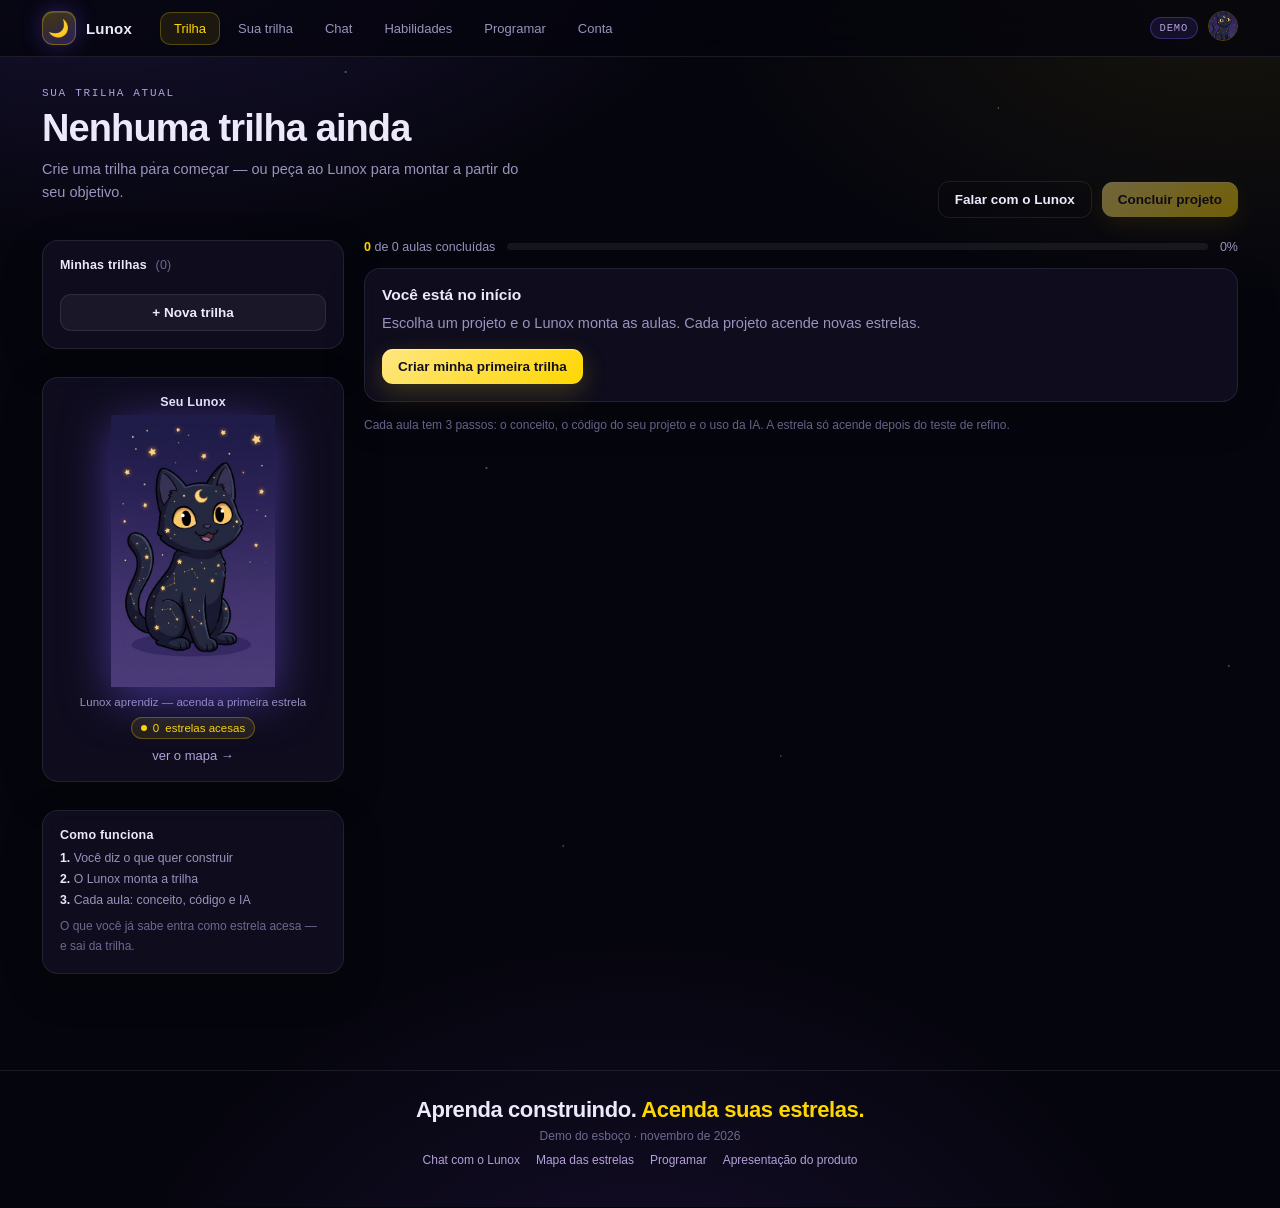
==== index.html @ a4befdef "Publicação real pela aba Admin e ponte Git para Cloudflare - admin publica no KV (vale na hora) e cr" ====
<!DOCTYPE html>
<html lang="pt-BR">
<head>
<meta charset="UTF-8">
<meta name="viewport" content="width=device-width, initial-scale=1.0">
<title>Lunox — Sua trilha</title>
<meta name="description" content="A trilha do seu projeto, com aulas, programação e validação. O Lunox lembra o que você já sabe.">
<link rel="stylesheet" href="app.css">
<link rel="stylesheet" href="conta.css">
</head>
<body>

<header id="topbar"></header>

<main class="page">

  <section class="trail-hero">
    <div>
      <div class="kicker">Sua trilha atual</div>
      <h1 id="titulo">Sua trilha</h1>
      <p class="lead" id="sub">Carregando…</p>
      <div class="trail-meta" id="meta"></div>
    </div>
    <div class="trail-actions">
      <a class="btn ghost" href="chat.html">Falar com o Lunox</a>
      <button class="btn primary" id="btn-concluir" type="button">Concluir projeto</button>
    </div>
  </section>

  <div class="app-grid">
    <aside class="aside">

      <div class="panel">
        <div class="panel-head">
          <span class="panel-title">Minhas trilhas <span class="count" id="conta-trilhas"></span></span>
        </div>
        <div class="trail-list" id="lista-trilhas"></div>
        <a class="btn novo-btn" id="btn-nova" href="sua-trilha.html?nova=1">+ Nova trilha</a>
      </div>

      <div class="panel pet-mini">
        <div class="panel-head" style="justify-content:center;margin-bottom:6px">
          <span class="panel-title">Seu Lunox</span>
        </div>
        <img id="gato" src="lunox1.png" alt="Lunox">
        <div class="cap" id="gato-cap"></div>
        <div class="row" style="justify-content:center;margin-top:9px">
          <span class="chip gold"><span class="dot"></span><span id="estrelas-count">0</span> estrelas acesas</span>
        </div>
        <a class="link" href="habilidades.html" style="display:inline-block;margin-top:9px">ver o mapa →</a>
      </div>

      <div class="panel">
        <div class="panel-title" style="margin-bottom:9px">Como funciona</div>
        <div class="lembra">
          <div><b>1.</b> Você diz o que quer construir</div>
          <div><b>2.</b> O Lunox monta a trilha</div>
          <div><b>3.</b> Cada aula: conceito, código e IA</div>
        </div>
        <p class="tiny" style="margin:10px 0 0">O que você já sabe entra como estrela acesa — e sai da trilha.</p>
      </div>

    </aside>

    <section>
      <div class="progress-line">
        <span><b id="feitas">0</b> de <span id="total">0</span> aulas concluídas</span>
        <div class="progress"><i id="barra"></i></div>
        <span id="pct">0%</span>
      </div>

      <div id="aulas"></div>
      <p class="tiny" style="margin-top:14px">Cada aula tem 3 passos: o conceito, o código do seu projeto e o uso da IA. A estrela só acende depois do teste de refino.</p>
    </section>
  </div>

</main>

<footer class="footer">
  <div class="big">Aprenda construindo. <span>Acenda suas estrelas.</span></div>
  <p>Demo do esboço · novembro de 2026</p>
  <div class="links">
    <a href="chat.html">Chat com o Lunox</a>
    <a href="habilidades.html">Mapa das estrelas</a>
    <a href="programar.html">Programar</a>
    <a href="pitch.html">Apresentação do produto</a>
  </div>
</footer>

<script src="app-core.js"></script>
<script src="trilha.js"></script>
<script src="conta.js"></script>
</body>
</html>
---- app.css ----
/* ============================================================
   Lunox — app de 4 páginas
   ============================================================ */
:root{
  --bg:#05050d;
  --panel:rgba(18,16,36,.72);
  --panel2:rgba(10,9,22,.72);
  --line:rgba(255,255,255,.09);
  --line2:rgba(255,255,255,.14);
  --txt:#ece9fb;
  --dim:#9a93bd;
  --dim2:#6f6890;
  --gold:#ffd700;
  --gold2:#ffe680;
  --violet:#7c5cff;
  --purple:#b3a1d9;
  --ok:#4ade80;
  --danger:#fb7185;
  --radius:16px;
  --mono:ui-monospace,"Cascadia Code",Consolas,Menlo,monospace;
}

*{box-sizing:border-box}
html{scroll-behavior:smooth}
body{
  margin:0;color:var(--txt);min-height:100vh;overflow-x:hidden;
  font-family:ui-sans-serif,-apple-system,"Segoe UI",Roboto,sans-serif;
  background:
    radial-gradient(1100px 650px at 8% -12%, rgba(124,92,255,.20), transparent 62%),
    radial-gradient(900px 520px at 96% 0%, rgba(255,215,0,.075), transparent 58%),
    radial-gradient(900px 760px at 50% 116%, rgba(140,80,255,.14), transparent 62%),
    var(--bg);
}
body::before{
  content:"";position:fixed;inset:0;pointer-events:none;z-index:0;opacity:.45;
  background-image:
    radial-gradient(1.4px 1.4px at 12% 18%, #fff, transparent),
    radial-gradient(1.2px 1.2px at 78% 12%, #fff, transparent),
    radial-gradient(1.6px 1.6px at 38% 52%, #ffe9a8, transparent),
    radial-gradient(1.2px 1.2px at 91% 44%, #cfd4ff, transparent),
    radial-gradient(1.3px 1.3px at 6% 68%, #fff, transparent),
    radial-gradient(1.1px 1.1px at 61% 84%, #fff, transparent),
    radial-gradient(1.5px 1.5px at 27% 8%, #fff, transparent),
    radial-gradient(1.2px 1.2px at 69% 33%, #fff, transparent),
    radial-gradient(1.3px 1.3px at 96% 74%, #fff, transparent),
    radial-gradient(1.2px 1.2px at 44% 94%, #fff, transparent);
  animation:twinkle 7s ease-in-out infinite alternate;
}
@keyframes twinkle{from{opacity:.24}to{opacity:.56}}

a{color:inherit}
.wrap{position:relative;z-index:1;max-width:1240px;margin:0 auto;padding:0 22px}

/* ---------- topo ---------- */
.topbar{
  position:sticky;top:0;z-index:30;
  background:rgba(5,5,13,.78);backdrop-filter:blur(14px);
  border-bottom:1px solid var(--line);
}
.topbar-in{
  max-width:1240px;margin:0 auto;padding:11px 22px;
  display:flex;align-items:center;gap:18px;
}
.brand{display:flex;align-items:center;gap:10px;font-weight:700;letter-spacing:.2px;text-decoration:none;font-size:15px}
.brand .moon{
  width:34px;height:34px;border-radius:11px;display:grid;place-items:center;font-size:17px;
  background:linear-gradient(160deg,rgba(255,215,0,.24),rgba(124,92,255,.3));
  border:1px solid rgba(255,215,0,.3);
  box-shadow:0 0 22px rgba(124,92,255,.32), inset 0 1px 0 rgba(255,255,255,.15);
}
.tabs{display:flex;align-items:center;gap:4px;margin-left:10px;flex:1}
.tab{
  text-decoration:none;font-size:13px;color:var(--dim);padding:8px 13px;border-radius:10px;
  border:1px solid transparent;transition:.16s;white-space:nowrap;
}
.tab:hover{color:var(--txt);background:rgba(255,255,255,.05)}
.tab.ativo{
  color:var(--gold);background:rgba(255,215,0,.09);border-color:rgba(255,215,0,.26);
}
.top-meta{display:flex;align-items:center;gap:10px;margin-left:auto}
.badge-demo{
  font-size:10.5px;letter-spacing:.8px;text-transform:uppercase;color:var(--purple);
  border:1px solid rgba(124,92,255,.34);background:rgba(124,92,255,.12);
  padding:4px 9px;border-radius:999px;font-family:var(--mono);
}
.top-gato{width:30px;height:30px;border-radius:50%;object-fit:cover;border:1px solid rgba(255,215,0,.3)}

/* ---------- base de página ---------- */
.page{position:relative;z-index:1;max-width:1240px;margin:0 auto;padding:30px 22px 60px}
.kicker{font-size:11px;letter-spacing:1.7px;text-transform:uppercase;color:var(--purple);margin-bottom:9px;font-family:var(--mono)}
h1{font-size:clamp(26px,3.4vw,38px);letter-spacing:-.9px;line-height:1.1;margin:0 0 10px;font-weight:740}
h2{font-size:clamp(19px,2.2vw,24px);letter-spacing:-.4px;margin:0 0 8px;font-weight:700}
h3{font-size:15.5px;margin:0 0 6px}
.lead{color:var(--dim);font-size:14.5px;line-height:1.62;margin:0;max-width:70ch}
.muted{color:var(--dim)}
.tiny{font-size:12px;color:var(--dim2);line-height:1.6}
.row{display:flex;align-items:center;gap:10px;flex-wrap:wrap}
.stack{display:flex;flex-direction:column;gap:14px}

/* ---------- botões ---------- */
.btn{
  display:inline-flex;align-items:center;justify-content:center;gap:8px;
  border:1px solid var(--line);background:rgba(255,255,255,.05);color:var(--txt);
  font-size:13.5px;font-weight:640;padding:10px 16px;border-radius:11px;cursor:pointer;
  text-decoration:none;transition:.16s;font-family:inherit;white-space:nowrap;
}
.btn:hover{background:rgba(255,255,255,.1);transform:translateY(-1px)}
.btn.primary{
  color:#120f22;border:0;background:linear-gradient(135deg,var(--gold2),var(--gold));
  box-shadow:0 8px 26px rgba(255,215,0,.2), inset 0 1px 0 rgba(255,255,255,.45);
}
.btn.primary:hover{filter:brightness(1.06)}
.btn.ghost{background:transparent}
.btn.small{padding:7px 12px;font-size:12.5px;border-radius:9px}
.btn.danger{color:var(--danger);border-color:rgba(251,113,133,.28);background:rgba(251,113,133,.08)}
.btn:disabled{opacity:.42;cursor:not-allowed;transform:none;filter:none}
.link{color:var(--purple);text-decoration:none;font-size:13px}
.link:hover{color:var(--gold)}

/* ---------- painéis ---------- */
.panel{
  background:var(--panel);border:1px solid var(--line);border-radius:var(--radius);
  padding:17px;backdrop-filter:blur(10px);box-shadow:0 14px 40px rgba(0,0,0,.22);
}
.panel-head{display:flex;align-items:center;gap:9px;margin-bottom:12px}
.panel-title{font-size:12.5px;font-weight:700;letter-spacing:.2px}
.panel-title .count{color:var(--dim2);font-weight:500;margin-left:5px}
.panel-sub{font-size:11.5px;color:var(--dim2);margin:-6px 0 12px}
.panel + .panel{margin-top:14px}

.chip{
  display:inline-flex;align-items:center;gap:6px;font-size:11.5px;padding:4px 9px;border-radius:999px;
  background:rgba(255,255,255,.05);border:1px solid var(--line);color:var(--dim);
}
.chip.gold{color:var(--gold);border-color:rgba(255,215,0,.3);background:rgba(255,215,0,.09)}
.chip.violet{color:#c9bafd;border-color:rgba(124,92,255,.35);background:rgba(124,92,255,.14)}
.chip.ok{color:#8ef0b4;border-color:rgba(74,222,128,.34);background:rgba(74,222,128,.1)}
.chip.dim{color:var(--dim2)}
.chip .dot{width:6px;height:6px;border-radius:50%;background:currentColor}

.progress{height:7px;border-radius:99px;background:rgba(255,255,255,.07);overflow:hidden;flex:1;min-width:120px}
.progress i{display:block;height:100%;width:0;border-radius:99px;background:linear-gradient(90deg,var(--violet),var(--gold));transition:width .45s}

/* ---------- trilha ---------- */
.trail-hero{display:flex;align-items:flex-end;gap:22px;flex-wrap:wrap;margin-bottom:22px}
.trail-hero h1{margin-bottom:8px}
.trail-hero .lead{max-width:62ch}
.trail-meta{display:flex;gap:8px;flex-wrap:wrap;margin-top:13px}
.trail-actions{display:flex;gap:10px;flex-wrap:wrap;margin-left:auto;align-items:center}

.app-grid{display:grid;grid-template-columns:302px minmax(0,1fr);gap:20px;align-items:start}
.aside{display:flex;flex-direction:column;gap:14px;position:sticky;top:84px}

.trail-list{display:flex;flex-direction:column;gap:7px}
.trail-item{
  display:flex;align-items:center;gap:9px;width:100%;text-align:left;cursor:pointer;
  border:1px solid transparent;background:rgba(255,255,255,.025);border-radius:11px;
  padding:10px 11px;color:var(--txt);font-family:inherit;transition:.16s;
}
.trail-item:hover{background:rgba(255,255,255,.06);border-color:var(--line2)}
.trail-item.ativo{background:rgba(255,215,0,.07);border-color:rgba(255,215,0,.28)}
.ti-info{min-width:0;flex:1}
.ti-name{display:block;font-size:13px;font-weight:640;white-space:nowrap;overflow:hidden;text-overflow:ellipsis}
.ti-meta{display:block;font-size:11px;color:var(--dim2);margin-top:2px}
.ti-check{color:var(--gold);font-size:13px}
.ti-del{
  border:0;background:transparent;color:var(--dim2);cursor:pointer;font-size:13px;
  padding:3px 5px;border-radius:6px; opacity:0; transition:.15s;
}
.trail-item:hover .ti-del{opacity:1}
.ti-del:hover{color:var(--danger);background:rgba(251,113,133,.1)}
.novo-btn{width:100%;margin-top:10px;justify-content:center}

.progress-line{display:flex;align-items:center;gap:12px;margin-bottom:14px;font-size:12.5px;color:var(--dim)}
.progress-line b{color:var(--gold)}

.aula-card{
  background:var(--panel);border:1px solid var(--line);border-radius:15px;
  margin-bottom:12px;overflow:hidden;transition:.18s;
}
.aula-card:hover{border-color:var(--line2)}
.aula-card.skip{border-style:dashed;border-color:rgba(74,222,128,.35);background:rgba(74,222,128,.035)}
.aula-card.aberta{border-color:rgba(124,92,255,.36)}
.aula-head{display:flex;align-items:center;gap:12px;padding:14px 16px;cursor:pointer}
.aula-num{
  flex:0 0 auto;width:30px;height:30px;border-radius:9px;display:grid;place-items:center;
  font-size:12.5px;font-weight:700;color:var(--gold);font-family:var(--mono);
  background:rgba(255,215,0,.11);border:1px solid rgba(255,215,0,.26);
}
.aula-card.skip .aula-num{color:#8ef0b4;background:rgba(74,222,128,.1);border-color:rgba(74,222,128,.3)}
.aula-title{flex:1;min-width:0}
.aula-title h3{margin:0 0 4px;font-size:14.5px}
.aula-tags{display:flex;gap:6px;flex-wrap:wrap;align-items:center}
.aula-chev{color:var(--dim2);font-size:11px;transition:.2s;margin-left:4px}
.aula-card.aberta .aula-chev{transform:rotate(180deg)}
.aula-body{display:none;padding:0 16px 15px}
.aula-card.aberta .aula-body{display:block}
.conceito{color:var(--dim);font-size:13px;line-height:1.6;margin:0 0 12px}
.passos{list-style:none;margin:0;padding:0;display:flex;flex-direction:column;gap:8px}
.passo{
  display:flex;gap:11px;align-items:flex-start;padding:10px 11px;border-radius:10px;
  background:rgba(0,0,0,.22);border:1px solid rgba(255,255,255,.055);
}
.passo .p-n{
  flex:0 0 auto;width:21px;height:21px;border-radius:6px;display:grid;place-items:center;
  font-size:10.5px;font-family:var(--mono);color:var(--purple);
  background:rgba(124,92,255,.14);border:1px solid rgba(124,92,255,.28);
}
.passo .p-body{flex:1;min-width:0}
.passo .p-label{display:block;font-size:10.5px;letter-spacing:.8px;text-transform:uppercase;color:var(--purple);margin-bottom:3px;font-family:var(--mono)}
.passo .p-txt{font-size:12.8px;line-height:1.5;color:#cfc9e8}
.passo .p-act{flex:0 0 auto;align-self:center}
.why{
  margin-top:11px;font-size:12.3px;color:#b9b2d6;background:rgba(0,0,0,.24);
  border-left:2px solid rgba(255,215,0,.5);padding:8px 11px;border-radius:0 8px 8px 0;
}
.aula-foot{display:flex;align-items:center;gap:10px;flex-wrap:wrap;margin-top:11px}
.aula-foot .spacer{flex:1}
.passos-dots{display:flex;gap:5px}
.dot-step{width:7px;height:7px;border-radius:50%;background:rgba(255,255,255,.14)}
.dot-step.on{background:var(--ok);box-shadow:0 0 7px rgba(74,222,128,.6)}
.dot-step.on.gold{background:var(--gold);box-shadow:0 0 7px rgba(255,215,0,.6)}

.check-lida{display:inline-flex;align-items:center;gap:7px;font-size:12px;color:var(--dim);cursor:pointer}
.check-lida input{accent-color:var(--gold)}

/* ---------- modal ---------- */
.modal{
  border:1px solid var(--line2);border-radius:20px;background:#0b0918;color:var(--txt);
  padding:22px;max-width:760px;width:calc(100% - 36px);box-shadow:0 30px 90px rgba(0,0,0,.6);
}
.modal::backdrop{background:rgba(3,3,10,.72);backdrop-filter:blur(4px)}
.modal h2{margin-bottom:4px}
.modal .lead{font-size:13px;margin-bottom:16px}
.preset-grid{display:grid;grid-template-columns:1fr 1fr;gap:11px}
.preset{
  text-align:left;border:1px solid var(--line);background:rgba(255,255,255,.03);border-radius:13px;
  padding:14px;cursor:pointer;color:var(--txt);font-family:inherit;transition:.16s;
}
.preset:hover{border-color:rgba(124,92,255,.5);background:rgba(124,92,255,.09)}
.preset .p-ic{font-size:17px}
.preset h3{font-size:13.5px;margin:7px 0 3px}
.preset p{font-size:11.5px;color:var(--dim);margin:0 0 8px;line-height:1.45}
.preset .p-stars{font-size:11px;color:var(--dim2)}
.modal .fechar{position:absolute;top:12px;right:14px;border:0;background:transparent;color:var(--dim);font-size:19px;cursor:pointer}

/* ---------- chat ---------- */
.chat-layout{display:grid;grid-template-columns:minmax(0,1fr) 330px;gap:20px;align-items:start}
.chat-box{
  display:flex;flex-direction:column;height:calc(100vh - 240px);min-height:480px;
  background:var(--panel);border:1px solid var(--line);border-radius:18px;overflow:hidden;
}
.chat-head{display:flex;align-items:center;gap:10px;padding:12px 16px;border-bottom:1px solid var(--line)}
.chat-avatar{width:34px;height:34px;border-radius:50%;object-fit:cover;border:1px solid rgba(255,215,0,.28);background:#141029}
.chat-head .who{font-size:13.5px;font-weight:650}
.chat-head .st{font-size:11px;color:var(--dim2);display:flex;align-items:center;gap:5px;margin-top:1px}
.chat-head .st .dot{width:6px;height:6px;border-radius:50%;background:var(--ok);box-shadow:0 0 8px var(--ok)}
.chat-head .mode{margin-left:auto;font-size:11px;padding:4px 9px;border-radius:999px;border:1px solid var(--line);background:rgba(255,255,255,.05);color:var(--dim)}
.chat-head .mode.real{color:var(--gold);border-color:rgba(255,215,0,.35);background:rgba(255,215,0,.1)}
.chat-log{flex:1;overflow:auto;padding:16px;display:flex;flex-direction:column;gap:10px;scroll-behavior:smooth}
.msg{max-width:86%;padding:11px 14px;border-radius:14px;font-size:13.4px;line-height:1.58;white-space:pre-wrap}
.msg.lunox{background:rgba(124,92,255,.15);border:1px solid rgba(124,92,255,.26);border-bottom-left-radius:5px;align-self:flex-start}
.msg.user{background:rgba(255,255,255,.08);border:1px solid var(--line);border-bottom-right-radius:5px;align-self:flex-end}
.msg.typing{color:var(--dim);font-style:italic}
.msg .layer-tag{display:block;margin-top:7px;font-size:10px;letter-spacing:.6px;text-transform:uppercase;color:var(--dim2);font-family:var(--mono)}
.chat-compose{border-top:1px solid var(--line);padding:11px}
.sugestoes{display:flex;gap:6px;flex-wrap:wrap;margin-bottom:9px}
.sug{font-size:11.5px;padding:5px 10px;border-radius:999px;cursor:pointer;font-family:inherit;
  background:rgba(255,255,255,.04);border:1px solid var(--line);color:var(--dim);transition:.15s}
.sug:hover{color:var(--txt);border-color:rgba(124,92,255,.5);background:rgba(124,92,255,.12)}
.chat-input-row{display:flex;gap:8px}
.chat-input{
  flex:1;background:rgba(0,0,0,.34);border:1px solid var(--line);border-radius:11px;
  padding:11px 13px;color:var(--txt);font-size:13.5px;outline:0;font-family:inherit;
}
.chat-input:focus{border-color:rgba(124,92,255,.55)}
.chat-send{border:0;border-radius:11px;padding:0 18px;font-weight:700;font-size:13px;cursor:pointer;
  color:#120f22;background:linear-gradient(135deg,var(--gold2),var(--gold))}

.trail-card{
  border:1px solid rgba(255,215,0,.28);border-radius:13px;padding:13px;margin-top:10px;
  background:linear-gradient(160deg,rgba(255,215,0,.08),rgba(124,92,255,.07));
}
.tc-head{display:flex;align-items:center;gap:8px;margin-bottom:8px}
.tc-head b{font-size:13.5px}
.tc-aulas{list-style:none;margin:0 0 10px;padding:0;display:flex;flex-direction:column;gap:5px}
.tc-aulas li{font-size:12px;color:#cfc9e8;display:flex;gap:7px;align-items:flex-start}
.tc-aulas .n{font-family:var(--mono);font-size:10px;color:var(--gold);margin-top:2px}
.tc-stars{font-size:11px;color:var(--dim2);margin-bottom:9px}

.switch{display:flex;align-items:center;gap:10px;font-size:12.5px;color:var(--dim);cursor:pointer}
.switch input{appearance:none;width:38px;height:21px;border-radius:99px;background:rgba(255,255,255,.12);border:1px solid var(--line);position:relative;cursor:pointer;transition:.2s;flex:0 0 auto}
.switch input:checked{background:rgba(255,215,0,.35);border-color:rgba(255,215,0,.5)}
.switch input::after{content:"";position:absolute;top:2px;left:2px;width:15px;height:15px;border-radius:50%;background:#fff;transition:.2s}
.switch input:checked::after{left:19px}

.lembra{display:flex;flex-direction:column;gap:7px;font-size:12.3px;color:var(--dim)}
.lembra b{color:var(--txt);font-weight:600}
.mini-trails{display:flex;flex-direction:column;gap:6px}
.mini-trail{display:flex;align-items:center;gap:8px;font-size:12px;color:var(--dim);padding:6px 8px;border-radius:8px;background:rgba(255,255,255,.03)}
.mini-trail.ativo{color:var(--gold);background:rgba(255,215,0,.07)}

/* ---------- habilidades ---------- */
.skills-layout{display:grid;grid-template-columns:minmax(0,1fr) 340px;gap:20px;align-items:start}
.map-panel{padding:13px;overflow:hidden}
.map-toolbar{display:flex;align-items:center;gap:8px;flex-wrap:wrap;margin-bottom:10px}
.map-toolbar .spacer{flex:1}
.seg{display:flex;background:rgba(0,0,0,.28);border:1px solid var(--line);border-radius:9px;padding:2px}
.seg button{border:0;background:transparent;color:var(--dim);font-size:11.5px;padding:5px 10px;border-radius:7px;cursor:pointer;font-family:inherit}
.seg button.on{background:rgba(255,215,0,.14);color:var(--gold)}
.zoom-btn{width:29px;height:29px;padding:0;font-size:14px;display:grid;place-items:center}
.map-legend{display:flex;gap:6px;flex-wrap:wrap;margin-bottom:10px}
.legend-item{
  display:inline-flex;align-items:center;gap:5px;font-size:10.5px;color:var(--dim);
  padding:3px 7px;border-radius:999px;border:1px solid var(--line);background:rgba(255,255,255,.03);cursor:pointer;font-family:inherit;
}
.legend-item:hover{color:var(--txt);border-color:var(--line2)}
.legend-item.on{color:var(--txt);border-color:var(--line2);background:rgba(255,255,255,.07)}
.legend-item i{width:6px;height:6px;border-radius:50%;display:block}

.map-viewport{
  overflow:auto;max-height:66vh;border:1px solid var(--line);border-radius:13px;
  background:linear-gradient(#0f0a2b,#1b1338 55%,#241a4a);
  padding:6px;
}
.mapa{transform-origin:0 0;min-width:100%}
.mapa svg{display:block;width:100%;height:auto;transition:width .18s}
.mapa .star{transition:opacity .25s, filter .25s}
.mapa .star.fora{opacity:.13}
.mapa.completo .star.fora{opacity:.62}
.mapa .star.mvp{opacity:1;filter:drop-shadow(0 0 2.5px rgba(255,232,170,.85))}
.mapa .star.acesa{filter:drop-shadow(0 0 6px rgba(255,215,0,.95)) brightness(1.35)}
.mapa .star.sel{filter:drop-shadow(0 0 7px #fff) brightness(1.5)}
.mapa .star.filtro-fora{opacity:.05}
.map-hint{display:flex;align-items:center;gap:7px;font-size:11.5px;color:var(--dim2);margin-top:8px}
.map-hint .dot{width:6px;height:6px;border-radius:50%;background:var(--gold);box-shadow:0 0 8px var(--gold)}

.star-detail .sd-top{display:flex;align-items:flex-start;gap:9px;margin-bottom:8px}
.sd-icon{font-size:22px;line-height:1}
.star-detail h3{margin:0 0 3px;font-size:15px}
.sd-meta{display:flex;gap:6px;flex-wrap:wrap;margin-bottom:10px}
.sd-why{font-size:12.3px;color:var(--dim);line-height:1.55;margin:0 0 12px}
.sd-empty{font-size:12.5px;color:var(--dim2);line-height:1.6}

.mvp-list{display:flex;flex-direction:column;gap:5px}
.mvp-item{
  display:flex;align-items:center;gap:8px;font-size:12px;padding:6px 8px;border-radius:8px;
  color:var(--dim);background:rgba(255,255,255,.025);border:1px solid transparent;cursor:pointer;font-family:inherit;text-align:left;
}
.mvp-item:hover{background:rgba(255,255,255,.05);border-color:var(--line)}
.mvp-item.on{color:var(--gold);background:rgba(255,215,0,.07);border-color:rgba(255,215,0,.22)}
.mvp-item.sel{border-color:rgba(255,215,0,.38);background:rgba(255,215,0,.1)}
.mvp-item .s{font-size:12px;filter:grayscale(1);opacity:.45}
.mvp-item.on .s{filter:none;opacity:1;text-shadow:0 0 10px rgba(255,215,0,.8)}
.mvp-item.sel .s{filter:none;opacity:1}
.mvp-item .st{margin-left:auto;font-size:10px;color:var(--dim2)}

.teste-box{
  margin-top:12px;padding:12px;border-radius:11px;border:1px solid rgba(255,215,0,.28);
  background:rgba(255,215,0,.055);
}
.teste-box .q{font-size:12.8px;line-height:1.5;margin-bottom:10px}
.teste-box .row{gap:7px}
.teste-box .prog{font-size:10.5px;color:var(--dim2);margin-bottom:7px;font-family:var(--mono)}

.pet-mini{text-align:center}
.pet-mini img{width:62%;filter:drop-shadow(0 10px 24px rgba(124,92,255,.5));transition:.4s}
.pet-mini .cap{font-size:11.5px;color:var(--dim);margin-top:5px}

/* ---------- programar ---------- */
.work-layout{display:grid;grid-template-columns:352px minmax(0,1fr);gap:20px;align-items:start}
.ctx-bar{display:flex;align-items:center;gap:9px;flex-wrap:wrap;margin-bottom:16px}
.ctx-bar select{
  background:rgba(0,0,0,.3);border:1px solid var(--line);border-radius:9px;padding:8px 10px;
  color:var(--txt);font-size:12.5px;font-family:inherit;outline:0;max-width:280px;
}
.ctx-bar select:focus{border-color:rgba(124,92,255,.55)}
.passo-badge{font-size:11px;padding:4px 9px;border-radius:999px;border:1px solid rgba(124,92,255,.34);background:rgba(124,92,255,.12);color:#c9bafd;font-family:var(--mono)}

.ex-panel .ex-title{font-size:15px;margin:0 0 7px}
.ex-enunciado{font-size:13px;line-height:1.6;color:#cfc9e8;margin:0 0 12px}
.ex-enunciado code{font-family:var(--mono);font-size:12px;background:rgba(255,255,255,.07);padding:1px 5px;border-radius:5px}
.reqs{list-style:none;margin:0 0 12px;padding:0;display:flex;flex-direction:column;gap:6px}
.reqs li{font-size:12.2px;color:var(--dim);display:flex;gap:7px;align-items:flex-start;line-height:1.45}
.reqs .m{color:var(--purple);flex:0 0 auto;font-size:11px;margin-top:1px}
details.dica{border-top:1px solid var(--line);padding-top:10px;margin-top:2px}
details.dica summary{cursor:pointer;font-size:12px;color:var(--purple);list-style:none}
details.dica summary::-webkit-details-marker{display:none}
details.dica p{font-size:12.2px;color:var(--dim);line-height:1.6;margin:8px 0 0}

.editor-panel{padding:0;overflow:hidden}
.ed-toolbar{display:flex;align-items:center;gap:8px;padding:10px 12px;border-bottom:1px solid var(--line);background:rgba(0,0,0,.2)}
.ed-file{font-family:var(--mono);font-size:11.5px;color:var(--dim);display:flex;align-items:center;gap:7px}
.ed-file .dot{width:6px;height:6px;border-radius:50%;background:var(--violet)}
.ed-toolbar .spacer{flex:1}
.ed-tabs{display:flex;gap:2px;padding:0 10px;border-bottom:1px solid var(--line);background:rgba(0,0,0,.14);overflow-x:auto}
.ed-tabs[hidden]{display:none}
.ed-tab{
  background:transparent;border:0;border-bottom:2px solid transparent;color:var(--dim2);
  font-family:var(--mono);font-size:11.5px;padding:8px 10px;cursor:pointer;white-space:nowrap;
}
.ed-tab:hover{color:var(--txt)}
.ed-tab.on{color:var(--txt);border-bottom-color:var(--violet)}
.ed-tab .p{color:var(--violet);font-size:9px;margin-left:4px;vertical-align:middle}
.editor{display:flex;background:rgba(0,0,0,.3);min-height:270px;max-height:46vh}
.lines{
  flex:0 0 auto;padding:12px 8px 12px 10px;text-align:right;font-family:var(--mono);font-size:12.5px;
  line-height:1.65;color:#4c4670;user-select:none;border-right:1px solid rgba(255,255,255,.05);
  overflow:hidden;background:rgba(0,0,0,.16);white-space:pre;min-width:3ch;
}
.code{
  flex:1;width:100%;border:0;outline:0;resize:none;background:transparent;color:#e7e3ff;
  font-family:var(--mono);font-size:12.5px;line-height:1.65;padding:12px 14px;
  tab-size:2;white-space:pre;overflow:auto;
}

.out-grid{display:grid;grid-template-columns:1fr 1fr;gap:14px;margin-top:14px;align-items:start}
.tests{display:flex;flex-direction:column;gap:6px}
.test-row{display:flex;gap:8px;align-items:flex-start;font-size:12.2px;line-height:1.45;color:var(--dim)}
.test-row .m{flex:0 0 auto;font-size:11px;margin-top:1px}
.test-row.ok{color:#a9d9bd}
.test-row.ok .m{color:var(--ok)}
.test-row.bad{color:#e6a6b0}
.test-row.bad .m{color:var(--danger)}
.console{
  font-family:var(--mono);font-size:11.5px;line-height:1.6;color:#c8c2e6;background:rgba(0,0,0,.32);
  border:1px solid var(--line);border-radius:10px;padding:10px;min-height:92px;max-height:180px;overflow:auto;white-space:pre-wrap;
}
.console .prompt{color:var(--dim2)}

/* ---------------- desafio em tela cheia ---------------- */
.df-overlay{position:fixed;inset:0;z-index:120;background:#0b0a14;padding:12px;display:flex;flex-direction:column}
.df-overlay[hidden]{display:none}
.df-shell{display:flex;flex-direction:column;height:100%;min-height:0;border:1px solid var(--line);border-radius:14px;overflow:hidden;background:var(--bg)}
.df-head{display:flex;align-items:center;gap:10px;padding:10px 14px;border-bottom:1px solid var(--line);background:rgba(0,0,0,.25);flex:0 0 auto}
.df-head .df-kicker{font-family:var(--mono);font-size:10px;letter-spacing:1px;text-transform:uppercase;color:var(--violet)}
.df-head b{font-size:14px;line-height:1.3}
.df-head .spacer{flex:1}
.df-grid{flex:1;display:grid;grid-template-columns:minmax(0,1.05fr) minmax(0,.95fr);gap:12px;padding:12px;min-height:0}
.df-col{display:flex;flex-direction:column;min-height:0;gap:10px}
.df-comentario{
  margin:0;flex:0 0 auto;max-height:34%;overflow:auto;white-space:pre;
  font-family:var(--mono);font-size:12px;line-height:1.6;color:#8f88bd;
  background:rgba(124,92,255,.07);border:1px solid rgba(124,92,255,.24);
  border-radius:10px;padding:10px 12px;
}
.df-editor-host{flex:1;min-height:0;display:flex}
.df-editor-host .editor-panel{display:flex;flex-direction:column;width:100%;min-height:0;border:1px solid var(--line);border-radius:12px;background:var(--panel)}
.df-editor-host .editor{flex:1;min-height:0;max-height:none}
.df-editor-host .code{height:100%}
.df-terminal{flex:1;min-height:0;display:flex;flex-direction:column}
.df-terminal .out-grid{grid-template-columns:1fr;margin-top:0;gap:10px;flex:1;min-height:0;align-items:stretch}
.df-terminal .out-grid>.panel{display:flex;flex-direction:column;min-height:0}
.df-terminal .out-grid>.panel:first-child{flex:1}
.df-terminal .tests{overflow:auto;flex:1}
.df-terminal .console{flex:1;max-height:none;min-height:120px}
body.df-aberto{overflow:hidden}
@media (max-width:860px){
  .df-grid{grid-template-columns:1fr;overflow:auto}
  .df-col{min-height:340px}
  .df-comentario{max-height:24vh}
}

.ia-panel{margin-top:14px}
.ia-head{display:flex;align-items:center;gap:9px;margin-bottom:8px}
.ia-head b{font-size:13.5px}
.ia-head .mode{margin-left:auto;font-size:10px;color:var(--dim2);font-family:var(--mono)}
.ia-desc{font-size:12.3px;color:var(--dim);line-height:1.55;margin:0 0 11px}
.ia-answer{
  display:none;margin-top:12px;padding:13px;border-radius:11px;
  border:1px solid rgba(124,92,255,.3);background:rgba(124,92,255,.08);
  font-size:12.8px;line-height:1.65;color:#ddd8f6;white-space:pre-wrap;
}
.ia-answer.show{display:block}
.ia-answer .who{display:block;font-size:10px;letter-spacing:.8px;text-transform:uppercase;color:var(--purple);margin-bottom:6px;font-family:var(--mono)}
.ia-spin{display:none;align-items:center;gap:9px;margin-top:12px;font-size:12.5px;color:var(--dim)}
.ia-spin.show{display:flex}
.spin{width:14px;height:14px;border-radius:50%;border:2px solid rgba(255,255,255,.16);border-top-color:var(--gold);animation:spin .8s linear infinite}
@keyframes spin{to{transform:rotate(360deg)}}

.refino{margin-top:12px;border-top:1px solid var(--line);padding-top:12px}
.refino textarea{
  width:100%;min-height:86px;background:rgba(0,0,0,.3);border:1px solid var(--line);border-radius:10px;
  padding:10px 12px;color:var(--txt);font-size:12.5px;font-family:inherit;line-height:1.55;outline:0;resize:vertical;
}
.refino textarea:focus{border-color:rgba(124,92,255,.55)}
.verdict{display:none;margin-top:9px;font-size:12.5px;line-height:1.55;padding:10px 12px;border-radius:9px;border:1px solid var(--line)}
.verdict.show{display:block}
.verdict.ok{border-color:rgba(74,222,128,.35);background:rgba(74,222,128,.08);color:#a9e9c1}
.verdict.no{border-color:rgba(251,113,133,.32);background:rgba(251,113,133,.07);color:#f0b7bf}

.work-foot{display:flex;align-items:center;gap:10px;flex-wrap:wrap;margin-top:14px}
.work-foot .spacer{flex:1}

/* ---------- footer ---------- */
.footer{
  position:relative;z-index:1;border-top:1px solid var(--line);margin-top:36px;
  padding:26px 22px 40px;text-align:center;
}
.footer .big{font-size:clamp(17px,2.2vw,22px);font-weight:720;letter-spacing:-.4px;margin-bottom:6px}
.footer .big span{color:var(--gold)}
.footer p{color:var(--dim2);font-size:12px;margin:0 0 10px}
.footer a{color:var(--purple);text-decoration:none;font-size:12px}
.footer a:hover{color:var(--gold)}
.footer .links{display:flex;gap:16px;justify-content:center;flex-wrap:wrap}

/* ---------- responsivo ---------- */
@media (max-width:1020px){
  .app-grid,.skills-layout,.work-layout,.chat-layout{grid-template-columns:1fr}
  .aside{position:static;order:2}
  .trail-actions{margin-left:0}
  .chat-box{height:70vh}
  .out-grid{grid-template-columns:1fr}
  .map-viewport{max-height:56vh}
}
@media (max-width:760px){
  .topbar-in{padding:9px 14px;gap:10px;flex-wrap:wrap}
  .tabs{order:3;width:100%;overflow:auto;margin-left:0;padding-bottom:2px}
  .tab{padding:7px 10px;font-size:12px}
  .page{padding:20px 14px 44px}
  .preset-grid{grid-template-columns:1fr}
  .aula-head{padding:12px}
  .aula-body{padding:0 12px 13px}
  .passo{flex-wrap:wrap}
  .passo .p-act{width:100%}
  .passo .p-act .btn{width:100%}
  .trail-hero{padding-top:4px}
  .aside{order:2}
}
---- conta.css ----
/* Conta — login leve + sync. Usa as variáveis de app.css */

.conta-grid{display:grid;grid-template-columns:repeat(auto-fit,minmax(280px,1fr));gap:14px;max-width:900px}
.conta-card{max-width:none}
.conta-campo{display:block;margin:0 0 12px}
.conta-campo > span{display:block;font-size:11.5px;font-weight:700;color:var(--dim);margin-bottom:6px}
.conta-campo input{
  width:100%;box-sizing:border-box;background:var(--panel2);color:var(--txt);
  border:1px solid var(--line2);border-radius:11px;padding:11px 13px;
  font:inherit;font-size:14px;
}
.conta-campo input:focus{outline:none;border-color:rgba(255,215,0,.45);box-shadow:0 0 0 3px rgba(255,215,0,.08)}
.conta-campo input:invalid:not(:placeholder-shown){border-color:rgba(251,113,133,.45)}

.conta-erro{
  margin:0 0 10px;font-size:12.5px;line-height:1.5;color:var(--danger);
  background:rgba(251,113,133,.08);border:1px solid rgba(251,113,133,.25);
  border-radius:10px;padding:8px 11px;
}

.conta-nota{font-size:12.5px;line-height:1.6;color:var(--dim2);max-width:76ch}
.conta-logado .conta-nota{margin:10px 0 14px}
.conta-sync{
  margin:0;font-family:var(--mono);font-size:11.5px;color:var(--gold);
  border:1px solid rgba(255,215,0,.28);background:rgba(255,215,0,.06);
  border-radius:999px;padding:4px 11px;display:inline-block;
}
.conta-acoes{display:flex;gap:8px;flex-wrap:wrap}
.conta-apagar{border-top:1px dashed var(--line2);margin-top:14px;padding-top:14px}
.conta-apagar p{font-size:12.5px;color:var(--dim);line-height:1.55}

.conta-chip{color:var(--gold2);text-decoration:none;font-size:11.5px}
.conta-chip:hover{color:var(--gold);border-color:rgba(255,215,0,.4)}

.conta-links{margin-top:22px}
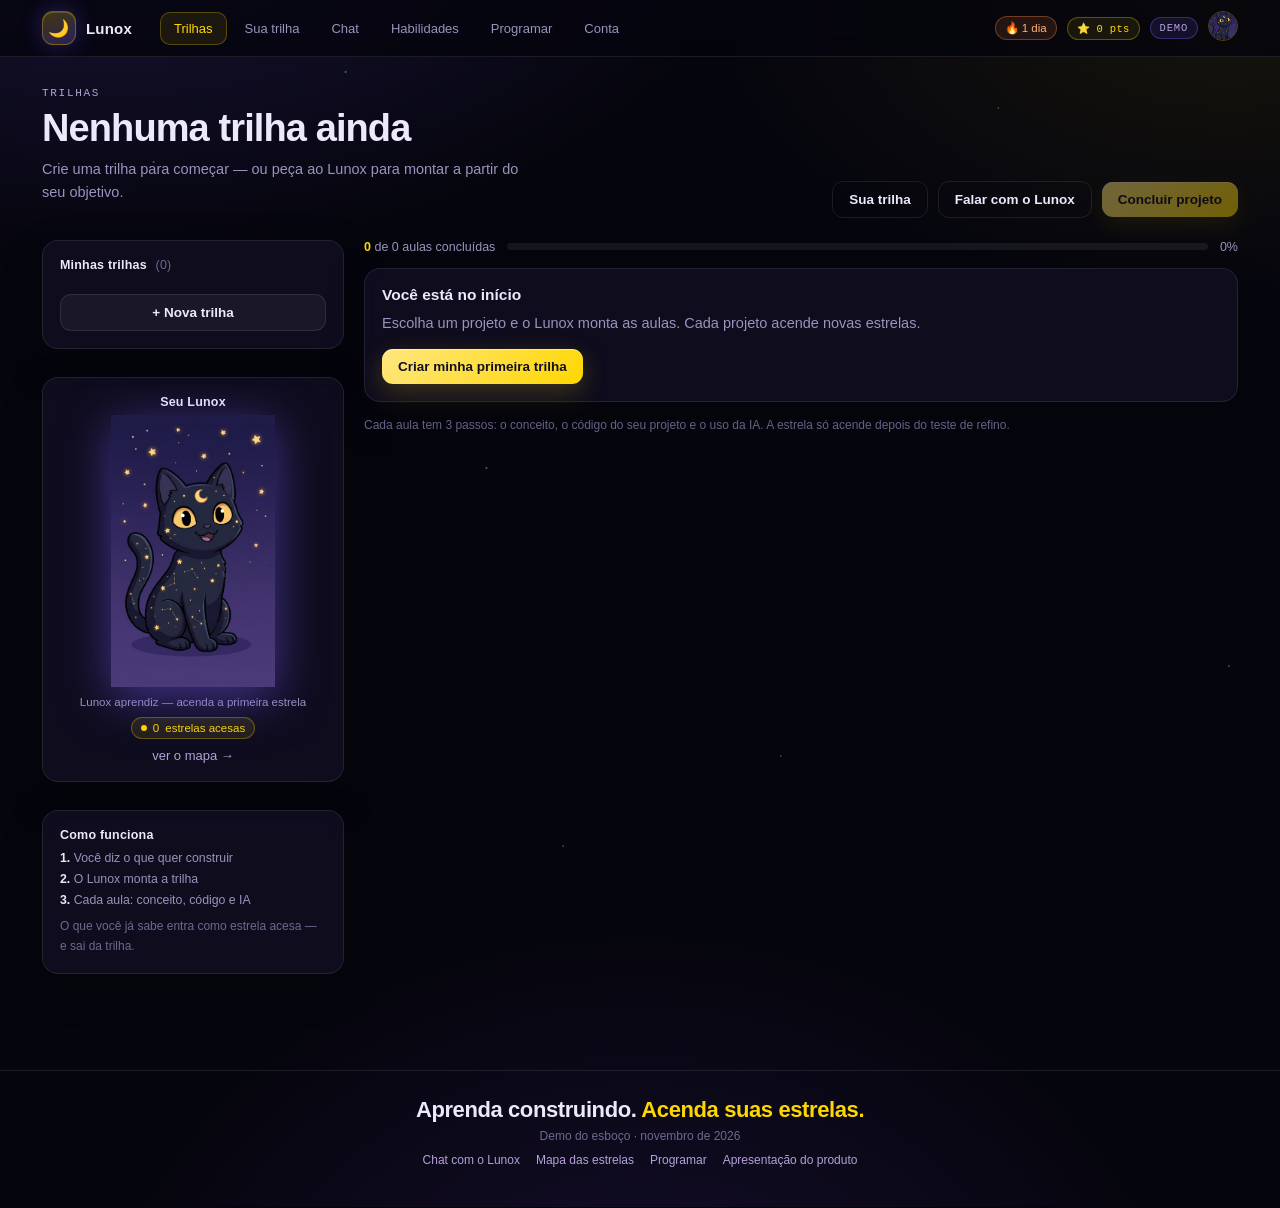
==== commit 73feef87: "Trilhas: unifica Sua trilha, chat focado em trilhas, resposta da IA e mobile" ====
--- a/index.html
+++ b/index.html
@@ -3,8 +3,8 @@
 <head>
 <meta charset="UTF-8">
 <meta name="viewport" content="width=device-width, initial-scale=1.0">
-<title>Lunox — Sua trilha</title>
-<meta name="description" content="A trilha do seu projeto, com aulas, programação e validação. O Lunox lembra o que você já sabe.">
+<title>Lunox — Trilhas</title>
+<meta name="description" content="As trilhas do Lunox: aulas, programação e validação, com o progresso salvo. O Lunox lembra o que você já sabe.">
 <link rel="stylesheet" href="app.css">
 <link rel="stylesheet" href="conta.css">
 </head>
@@ -16,12 +16,13 @@
 
   <section class="trail-hero">
     <div>
-      <div class="kicker">Sua trilha atual</div>
-      <h1 id="titulo">Sua trilha</h1>
+      <div class="kicker">Trilhas</div>
+      <h1 id="titulo">Trilhas</h1>
       <p class="lead" id="sub">Carregando…</p>
       <div class="trail-meta" id="meta"></div>
     </div>
     <div class="trail-actions">
+      <a class="btn ghost" href="sua-trilha.html">Sua trilha</a>
       <a class="btn ghost" href="chat.html">Falar com o Lunox</a>
       <button class="btn primary" id="btn-concluir" type="button">Concluir projeto</button>
     </div>
@@ -88,6 +89,8 @@
 </footer>
 
 <script src="app-core.js"></script>
+<script src="estrelas-extra.js"></script>
+<script src="estrelas-catalogo.js"></script>
 <script src="trilha.js"></script>
 <script src="conta.js"></script>
 </body>
--- a/app.css
+++ b/app.css
@@ -136,6 +136,8 @@
 .chip.violet{color:#c9bafd;border-color:rgba(124,92,255,.35);background:rgba(124,92,255,.14)}
 .chip.ok{color:#8ef0b4;border-color:rgba(74,222,128,.34);background:rgba(74,222,128,.1)}
 .chip.dim{color:var(--dim2)}
+.chip.ofensiva{color:#ffb27a;border-color:rgba(255,140,64,.35);background:rgba(255,140,64,.12)}
+.chip.pontos{color:var(--gold);border-color:rgba(255,215,0,.3);background:rgba(255,215,0,.08);font-family:var(--mono);font-size:10.5px;letter-spacing:.3px}
 .chip .dot{width:6px;height:6px;border-radius:50%;background:currentColor}
 
 .progress{height:7px;border-radius:99px;background:rgba(255,255,255,.07);overflow:hidden;flex:1;min-width:120px}
@@ -169,6 +171,9 @@
 }
 .trail-item:hover .ti-del{opacity:1}
 .ti-del:hover{color:var(--danger);background:rgba(251,113,133,.1)}
+.trail-item.jornada-item{text-decoration:none;background:rgba(124,92,255,.09);border-color:rgba(124,92,255,.26)}
+.trail-item.jornada-item:hover{background:rgba(124,92,255,.15);border-color:rgba(124,92,255,.4)}
+.trail-item.jornada-item .ti-meta{color:#a99be0}
 .novo-btn{width:100%;margin-top:10px;justify-content:center}
 
 .progress-line{display:flex;align-items:center;gap:12px;margin-bottom:14px;font-size:12.5px;color:var(--dim)}
@@ -249,6 +254,9 @@
 .chat-box{
   display:flex;flex-direction:column;height:calc(100vh - 240px);min-height:480px;
   background:var(--panel);border:1px solid var(--line);border-radius:18px;overflow:hidden;
+}
+@supports (height:100dvh){
+  .chat-box{height:calc(100dvh - 240px)}
 }
 .chat-head{display:flex;align-items:center;gap:10px;padding:12px 16px;border-bottom:1px solid var(--line)}
 .chat-avatar{width:34px;height:34px;border-radius:50%;object-fit:cover;border:1px solid rgba(255,215,0,.28);background:#141029}
@@ -514,10 +522,21 @@
   .map-viewport{max-height:56vh}
 }
 @media (max-width:760px){
-  .topbar-in{padding:9px 14px;gap:10px;flex-wrap:wrap}
-  .tabs{order:3;width:100%;overflow:auto;margin-left:0;padding-bottom:2px}
-  .tab{padding:7px 10px;font-size:12px}
-  .page{padding:20px 14px 44px}
+  .topbar-in{padding:8px 12px;gap:8px;flex-wrap:wrap}
+  .brand{font-size:15px}
+  .tabs{order:3;width:100%;overflow-x:auto;overflow-y:hidden;margin-left:0;padding-bottom:2px;
+    -webkit-overflow-scrolling:touch;scrollbar-width:none}
+  .tabs::-webkit-scrollbar{display:none}
+  .tab{flex:none;padding:7px 11px;font-size:12px;white-space:nowrap}
+  .top-meta{gap:6px}
+  .top-meta .chip.ofensiva,.top-meta .chip.pontos{font-size:10px;padding:3px 7px}
+  .top-meta .badge-demo{display:none}
+  .page{padding:18px 13px 40px}
+  .trail-hero{gap:14px;margin-bottom:16px}
+  .trail-hero h1{font-size:clamp(24px,7vw,34px)}
+  .trail-hero .lead{font-size:13.5px}
+  .trail-actions{width:100%}
+  .trail-actions .btn{flex:1 1 auto;justify-content:center}
   .preset-grid{grid-template-columns:1fr}
   .aula-head{padding:12px}
   .aula-body{padding:0 12px 13px}
@@ -526,4 +545,30 @@
   .passo .p-act .btn{width:100%}
   .trail-hero{padding-top:4px}
   .aside{order:2}
-}
+  .panel{padding:14px}
+  .progress-line{flex-wrap:wrap;gap:8px}
+  .trail-item{flex-wrap:wrap}
+  .ti-name{white-space:normal}
+  .ti-del{opacity:1}
+
+  /* chat no celular */
+  .chat-layout{display:flex;flex-direction:column;gap:14px}
+  .chat-box{height:auto;min-height:0;border-radius:16px}
+  .chat-head{padding:10px 13px}
+  .chat-head .mode{font-size:10px;padding:3px 8px}
+  .chat-log{padding:13px;gap:9px;min-height:46vh;max-height:60dvh}
+  .msg{max-width:94%;font-size:14px;padding:10px 12px}
+  .chat-compose{padding:10px}
+  .sugestoes{gap:5px;margin-bottom:8px}
+  .sug{font-size:11px;padding:5px 9px}
+  .chat-input{font-size:16px;padding:12px 13px}
+  .chat-send{padding:0 15px;font-size:14px}
+  .trail-card .row .btn{flex:1 1 auto}
+  .footer{padding:22px 14px 34px}
+  .footer .links{gap:10px}
+}
+@media (max-width:420px){
+  .top-meta .chip.pontos{display:none}
+  .tab{padding:6px 9px;font-size:11.5px}
+  .msg{max-width:97%}
+}
